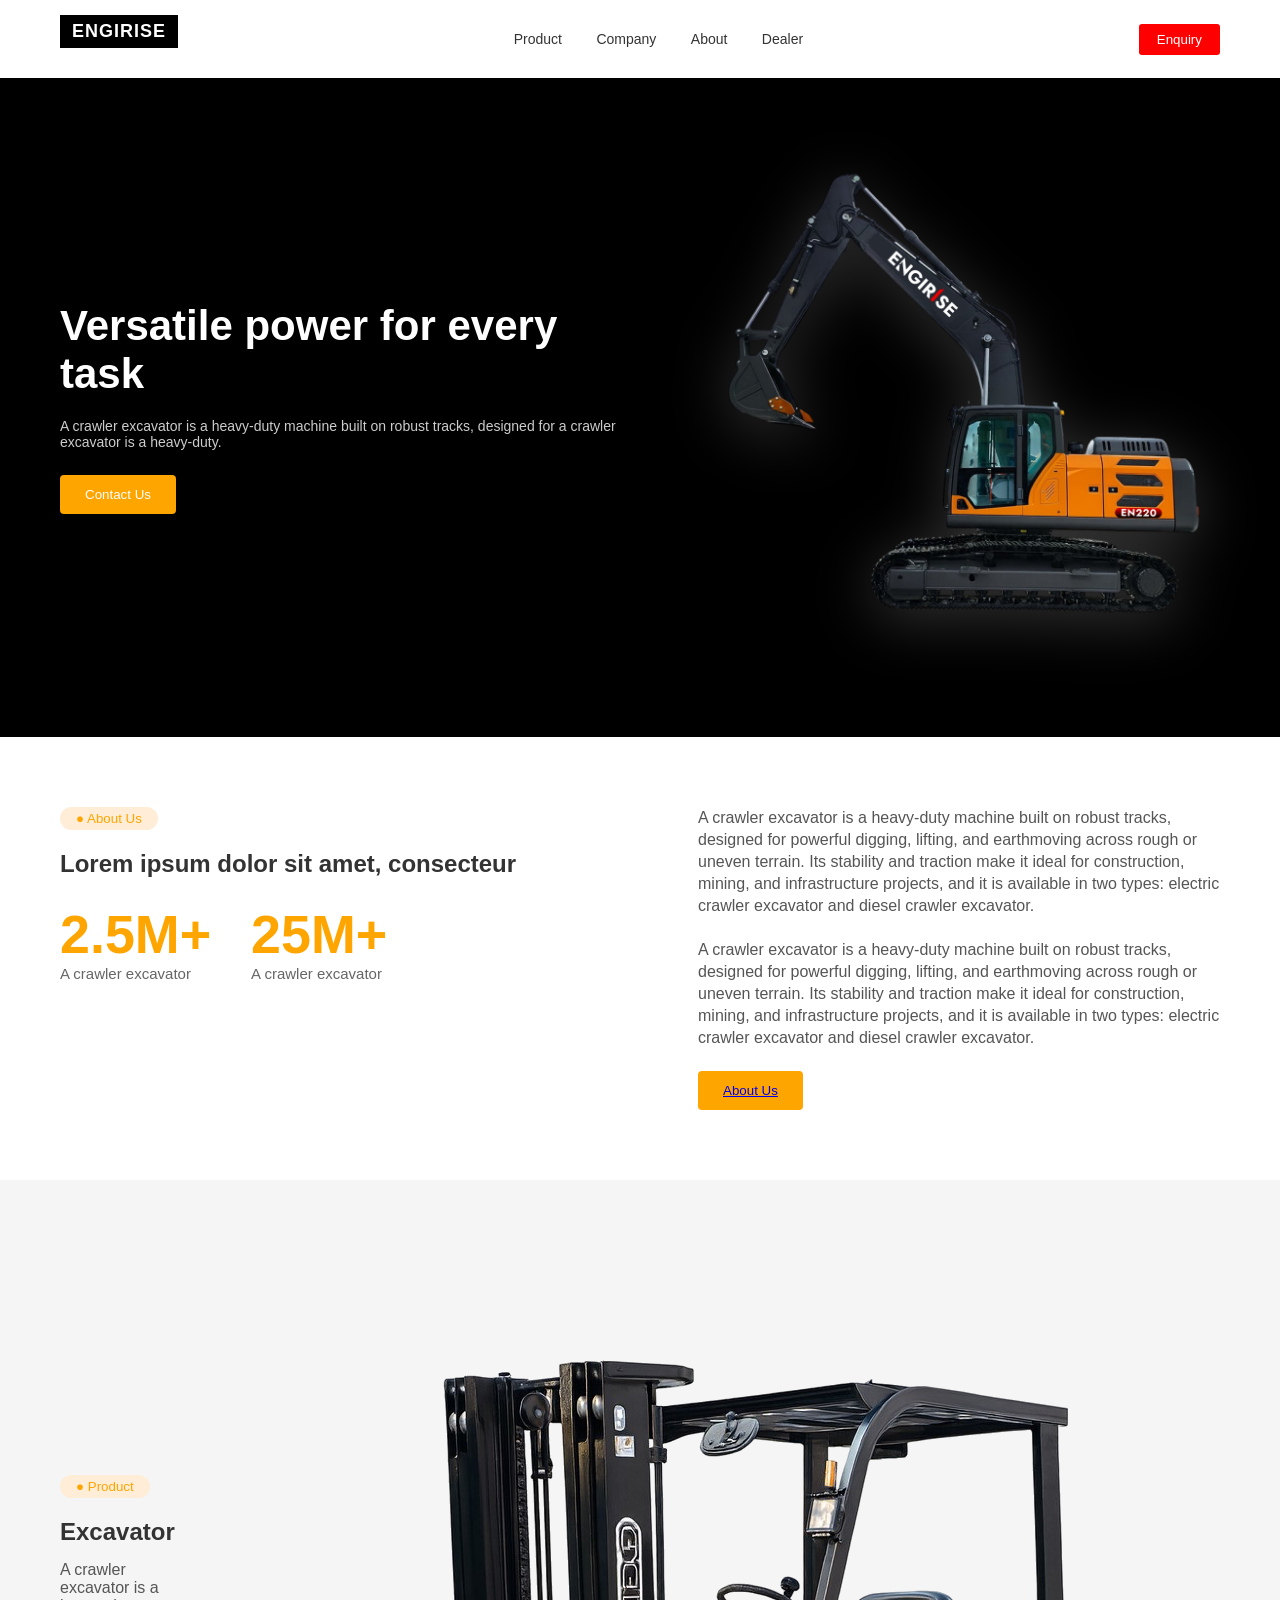
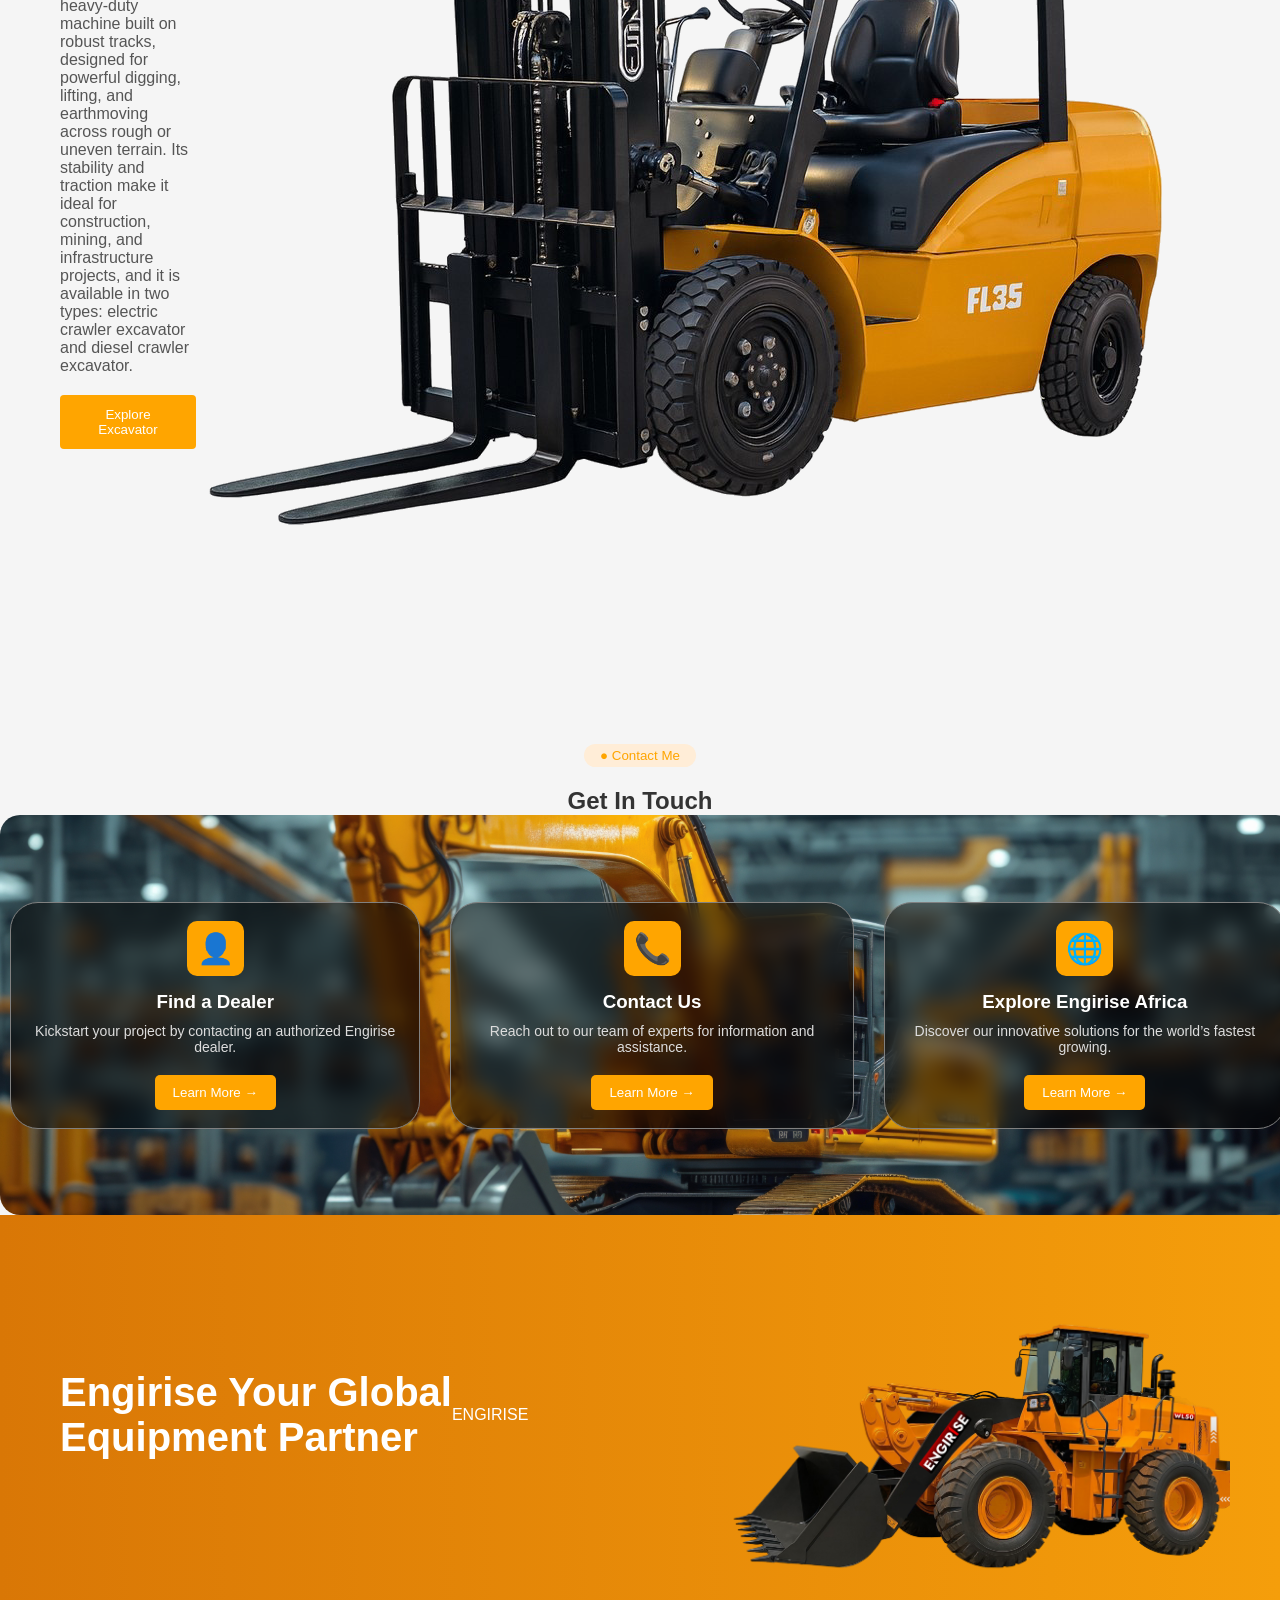
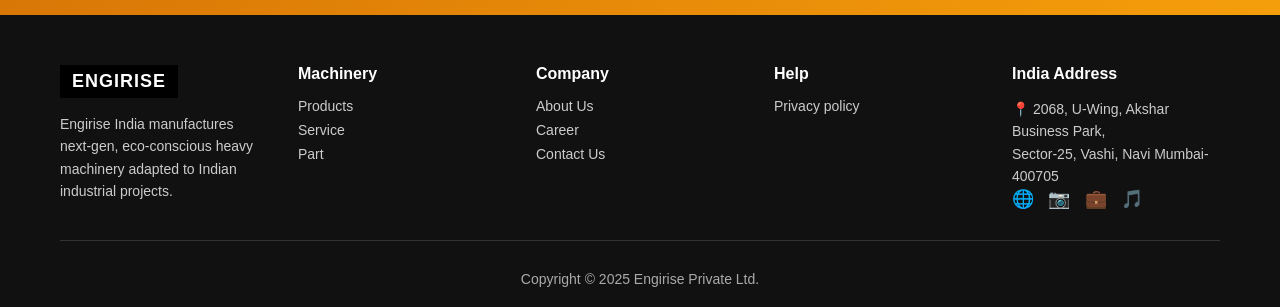
==== index.html @ 2b3feea1 "Add files via upload" ====
<!DOCTYPE html>
<html lang="en">
<head>
<meta charset="UTF-8">
<meta name="viewport" content="width=device-width, initial-scale=1.0">
<title>Excavator Landing Page</title>
<link rel="stylesheet" href="./style.css">

</head>
<body>

<nav>
  <div class="logo">ENGIRISE</div>
  <div class="menu">
    <a href="#">Product</a>
    <a href="#">Company</a>
    <a href="./About.html">About</a>
    <a href="#">Dealer</a>
  </div>
  <button class="enquiry">Enquiry</button>

</nav>

<section class="hero">
  <div class="hero-text">
    <h1>Versatile power for every task</h1>
    <p>A crawler excavator is a heavy-duty machine built on robust tracks, designed for a crawler excavator is a heavy-duty.</p>
    <button class="btn">Contact Us</button>
  </div>
  <img src="./Excavator.png" alt="excavator">
</section>

<section class="about">
  <div class="about-left">
    <div class="about-me-btn">
      <button id="about-me-btn" class="btn">● About Us</button>
    </div>
    <h2>Lorem ipsum dolor sit amet, consecteur</h2>
    <div class="stats">
      <div class="stats-text">
        <h3>2.5M+</h3>
        <p>A crawler excavator</p>
      </div>
      <div class="stats-text"><h3>25M+</h3>
      <p>A crawler excavator</p></div>
    </div>
  </div>
  <div class="about-right">
    <p>A crawler excavator is a heavy-duty machine built on robust tracks, designed for powerful digging, lifting, and earthmoving across rough or uneven terrain. Its stability and traction make it ideal for construction, mining, and infrastructure projects, and it is available in two types: electric crawler excavator and diesel crawler excavator.<br><br>
A crawler excavator is a heavy-duty machine built on robust tracks, designed for powerful digging, lifting, and earthmoving across rough or uneven terrain. Its stability and traction make it ideal for construction, mining, and infrastructure projects, and it is available in two types: electric crawler excavator and diesel crawler excavator.</p>
   <br>
   <button class="btn"> <a href="./About.html">About Us</a></button>
  </div>
</section>

<section class="product">
  <div class="product-text">
    <button id="about-me-btn" class="btn">● Product</button>
    <h2>Excavator</h2>
    <p>A crawler excavator is a heavy-duty machine built on robust tracks, designed for powerful digging, lifting, and earthmoving across rough or uneven terrain. Its stability and traction make it ideal for construction, mining, and infrastructure projects, and it is available in two types: electric crawler excavator and diesel crawler excavator.</p>
    <button class="btn">Explore Excavator</button>
  </div>
  <img src="./Image1.png" class="product-img" alt="forklift">
</section>


<section class="contact">

  <div Class="Container-first">
    <button id="about-me-btn" class="btn">● Contact Me</button>

    <h2>Get In Touch</h2>
    
  <div class="contact-container">

    <!-- Card 1 -->
    <div class="contact-card">
      <div class="icon">👤</div>
      <h3>Find a Dealer</h3>
      <p>Kickstart your project by contacting an authorized Engirise dealer.</p>
      <button>Learn More →</button>
    </div>

    <!-- Card 2 -->
    <div class="contact-card">
      <div class="icon">📞</div>
      <h3>Contact Us</h3>
      <p>Reach out to our team of experts for information and assistance.</p>
      <button>Learn More →</button>
    </div>

    <!-- Card 3 -->
    <div class="contact-card">
      <div class="icon">🌐</div>
      <h3>Explore Engirise Africa</h3>
      <p>Discover our innovative solutions for the world’s fastest growing.</p>
      <button>Learn More →</button>
    </div>
  </div>
</section>

<!-- Banner Section -->
<section class="banner">
  <div class="banner-content">
    <h1>Engirise Your Global <br> Equipment Partner</h1>
  </div>

  <img src="./Global.png" alt="loader" class="banner-img">

  <div class="vertical-text">ENGIRISE</div>
</section>


<!-- Footer Section -->
<footer class="footer">

  <div class="footer-container">

    <!-- Left -->
    <div class="footer-col">
      <div class="logo">ENGIRISE</div>
      <p>
        Engirise India manufactures next-gen, eco-conscious heavy machinery 
        adapted to Indian industrial projects.
      </p>
    </div>

    <!-- Machinery -->
    <div class="footer-col">
      <h4>Machinery</h4>
      <a href="#">Products</a>
      <a href="#">Service</a>
      <a href="#">Part</a>
    </div>

    <!-- Company -->
    <div class="footer-col">
      <h4>Company</h4>
      <a href="#">About Us</a>
      <a href="#">Career</a>
      <a href="#">Contact Us</a>
    </div>

    <!-- Help -->
    <div class="footer-col">
      <h4>Help</h4>
      <a href="#">Privacy policy</a>
    </div>

    <!-- Address -->
    <div class="footer-col">
      <h4>India Address</h4>
      <p>📍 2068, U-Wing, Akshar Business Park,<br>
      Sector-25, Vashi, Navi Mumbai-400705</p>

      <div class="social">
        <span>🌐</span>
        <span>📷</span>
        <span>💼</span>
        <span>🎵</span>
      </div>
    </div>

  </div>

  <hr>

  <p class="copyright">
    Copyright © 2025 Engirise Private Ltd.
  </p>

</footer>

</body>
</html>
---- style.css ----
/* Reset */
* {
  margin: 0;
  padding: 0;
  box-sizing: border-box;
  font-family: 'Segoe UI', sans-serif;
}

body {
  background-color: #f5f5f5;
  color: #333;
}

/* Navbar */
nav {
  display: flex;
  justify-content: space-between;
  align-items: center;
  padding: 15px 60px;
  background: #ffffff;
}

.logo {
  font-weight: bold;
  font-size: 18px;
  background: black;
  color: white;
  padding: 6px 12px;
  letter-spacing: 1px;
}

.menu a {
  margin: 0 15px;
  text-decoration: none;
  color: #333;
  font-size: 14px;
  transition: 0.3s;
}

.menu a:hover {
  color: orange;
}

.enquiry {
  background: red;
  color: white;
  border: none;
  padding: 8px 18px;
  cursor: pointer;
  border-radius: 3px;
}

/* Hero Section */
.hero {
  display: flex;
  justify-content: space-between;
  align-items: center;
  padding: 80px 60px;
  background: #000;
  color: white;
}

.hero-text {
  max-width: 50%;
}

.hero h1 {
  font-size: 42px;
  margin-bottom: 20px;
}

.hero p {
  font-size: 14px;
  color: #ccc;
  margin-bottom: 25px;
}

.btn {
  background: orange;
  border: none;
  padding: 12px 25px;
  color: white;
  cursor: pointer;
  border-radius: 4px;
  transition: 0.3s;
}

.btn:hover {
  background: #ff8c00;
}

.hero img {
  width: 499px;
  height:499px;
  filter: drop-shadow(0px 10px 30px rgba(255,255,255,0.2));
}

/* About Section */
.about {
  display: flex;
  justify-content: space-between;
  padding: 70px 60px;
  background: white;
}

.about-left {
  width: 45%;
}

.about-left h2 {
  margin-bottom: 15px;
}

#about-me-btn {
background: #FFEDD7;
color: orange;
width: 116;
height: 32;
opacity: 1;
top: 68px;
left: 73px;
gap: 3px;
padding-top: 4px;
padding-right: 16px;
padding-bottom: 4px;
padding-left: 16px;
border-radius: 20px;
margin-bottom: 20px;
}


.about-left p {
  color: #666;
}

.stats {
  display: flex;
  gap: 40px;
  margin-top: 25px;
}

.stats {
  font-size: 46px;
  font-weight: bold;
  color: orange;
}

.stats-text p{
  font-size:15px;
  font-weight:normal;
}

.about-right {
  width: 45%;
  font-size: 16px;
  text-align:left;
  font-weight: 400;
  line-height: 22px;
  color: #555;
  letter-spacing: 0%;
}

/* Product Section */
.product {
  display: flex;
  justify-content: space-between;
  align-items: center;
  padding: 70px 60px;
}

.product-text {
  width: 45%;
}

.product-text h2 {
  margin-bottom: 15px;
}

.product-text p {
  margin-bottom: 20px;
  color: #555;
}

.product-img {
width: 500;
height: 500;
opacity: 1;
top: -51px;
}


/* Contact Me Section */

.contact-section {
  text-align: center;
  padding: 80px 40px;
  background: #f5f5f5;
}

/* Tag */
.tag {
  display: inline-block;
  background: #ffe5cc;
  color: #ff8c00;
  padding: 6px 14px;
  border-radius: 20px;
  font-size: 14px;
  margin-bottom: 10px;
}

/* Title */
.title {
  font-size: 32px;
  margin-bottom: 40px;
}

/* Container */
.contact-container {
  display: flex;
  justify-content:center;
  gap: 30px;
  background: url('./Contact\ bg.jpg') no-repeat center/cover;
  width: 1296px;
  height:400px;
  padding: 10px;
  border-radius: 20px;
}

.Container-first {
text-align: center;
}



/* Card */
.contact-card {
width: 382;
height: 282;
opacity: 1;
top: 70px;
left: 844px;
gap: 17px;
border-radius: 28px;
padding: 18px;
border-width: 1px;
color: #252525CC;
backdrop-filter: blur(10px);
background: rgba(0,0,0,0.5);
color: white;
border: 1px solid gray;
transition: 0.3s;
margin:auto;
}

/* Hover Effect */
.contact-card:hover {
  transform: translateY(-10px);
  border-color: orange;
}

/* Icon */
.icon {
  font-size: 30px;
  margin-bottom: 15px;
  background: orange;
  display: inline-block;
  padding: 10px;
  border-radius: 10px;
}

/* Text */
.contact-card h3 {
  margin-bottom: 10px;
}

.contact-card p {
  font-size: 14px;
  color: #ddd;
  margin-bottom: 20px;
}

/* Button */
.contact-card button {
  background: orange;
  border: none;
  padding: 10px 18px;
  color: white;
  border-radius: 5px;
  cursor: pointer;
  transition: 0.3s;
}

.contact-card button:hover {
  background: #ff8c00;
}

/* Banner Section */
.banner {
  position: relative;
  background: linear-gradient(to right, #d97706, #f59e0b);
  height: 400px;
  display: flex;
  align-items: center;
  padding: 0 60px;
  overflow: hidden;
}

/* Text */
.banner-content h1 {
  color: white;
  font-size: 40px;
  font-weight: bold;
}

/* Image */
.banner-img {
  position: absolute;
  right: 50px;
  bottom: 0;
  width: 500px;
}

/* Vertical Text */
.vertical-text {
  display: flex;
  flex-wrap: wrap-reverse;
  color: #ffffff;
}

/* Footer */
.footer {
  background: #111;
  color: #ccc;
  padding: 50px 60px 20px;
}

/* Layout */
.footer-container {
  display: flex;
  justify-content: space-between;
  flex-wrap: wrap;
  gap: 30px;
}

/* Columns */
.footer-col {
  flex: 1;
  min-width: 180px;
}

/* Logo */
.logo {
  background: black;
  color: white;
  display: inline-block;
  padding: 6px 12px;
  font-weight: bold;
  margin-bottom: 15px;
}

/* Headings */
.footer-col h4 {
  color: white;
  margin-bottom: 15px;
}

/* Links */
.footer-col a {
  display: block;
  text-decoration: none;
  color: #ccc;
  margin-bottom: 8px;
  font-size: 14px;
  transition: 0.3s;
}

.footer-col a:hover {
  color: orange;
}

/* Text */
.footer-col p {
  font-size: 14px;
  line-height: 1.6;
}

/* Social */
.social span {
  margin-right: 10px;
  font-size: 18px;
  cursor: pointer;
}

/* Divider */
.footer hr {
  border: none;
  border-top: 1px solid #333;
  margin: 30px 0;
}

/* Copyright */
.copyright {
  text-align: center;
  font-size: 14px;
  color: #aaa;
}

/* Responsive Design */
@media (max-width: 992px) {
  .hero,
  .about,
  .product {
    flex-direction: column;
    text-align: center;
  }

  .hero-text,
  .about-left,
  .about-right,
  .product-text {
    max-width: 100%;
    width: 100%;
  }

  .hero img,
  .product img {
    margin-top: 30px;
    width: 300px;
  }

  nav {
    flex-direction: column;
    gap: 10px;
  }

  banner {
    flex-direction: column;
    justify-content: center;
    text-align: center;
  }

  .banner-img {
    position: static;
    width: 300px;
    margin-top: 20px;
  }

  .vertical-text {
    display: none;
  }

  .footer-container {
    flex-direction: column;
  }
}
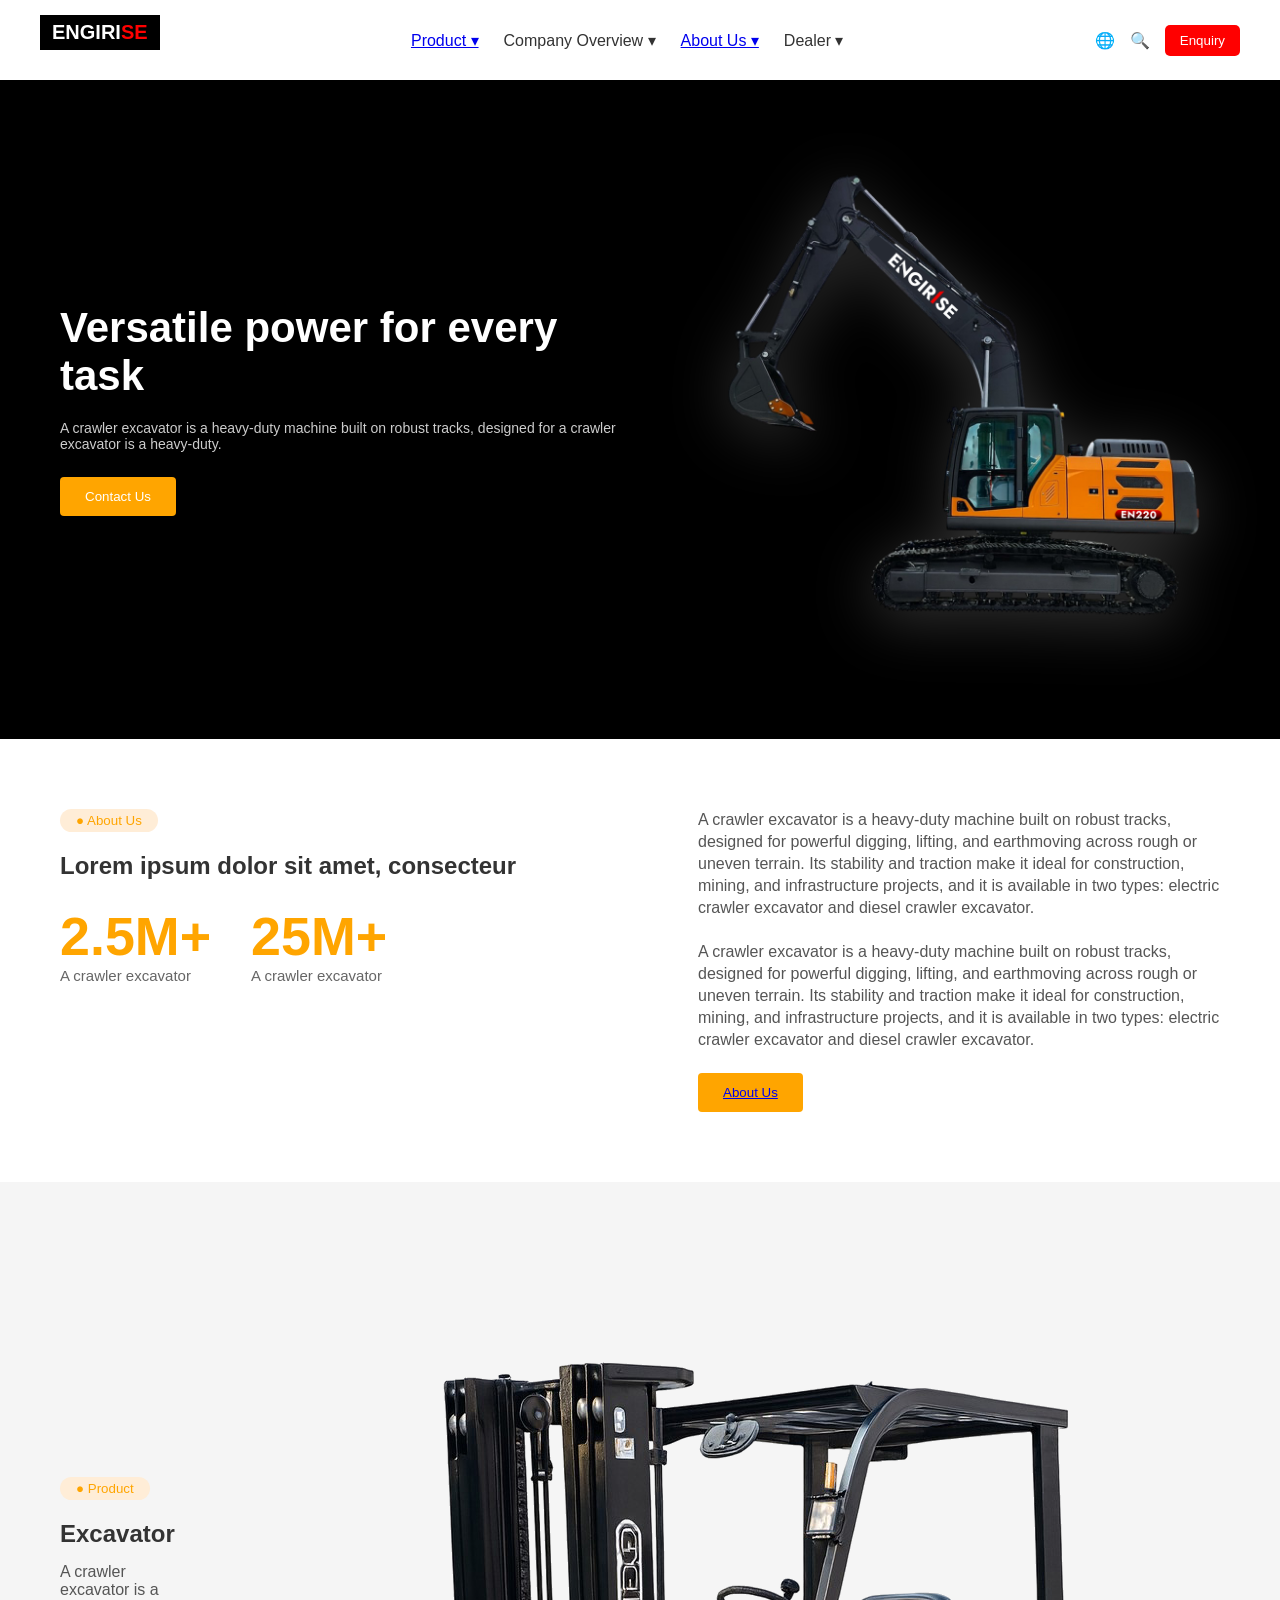
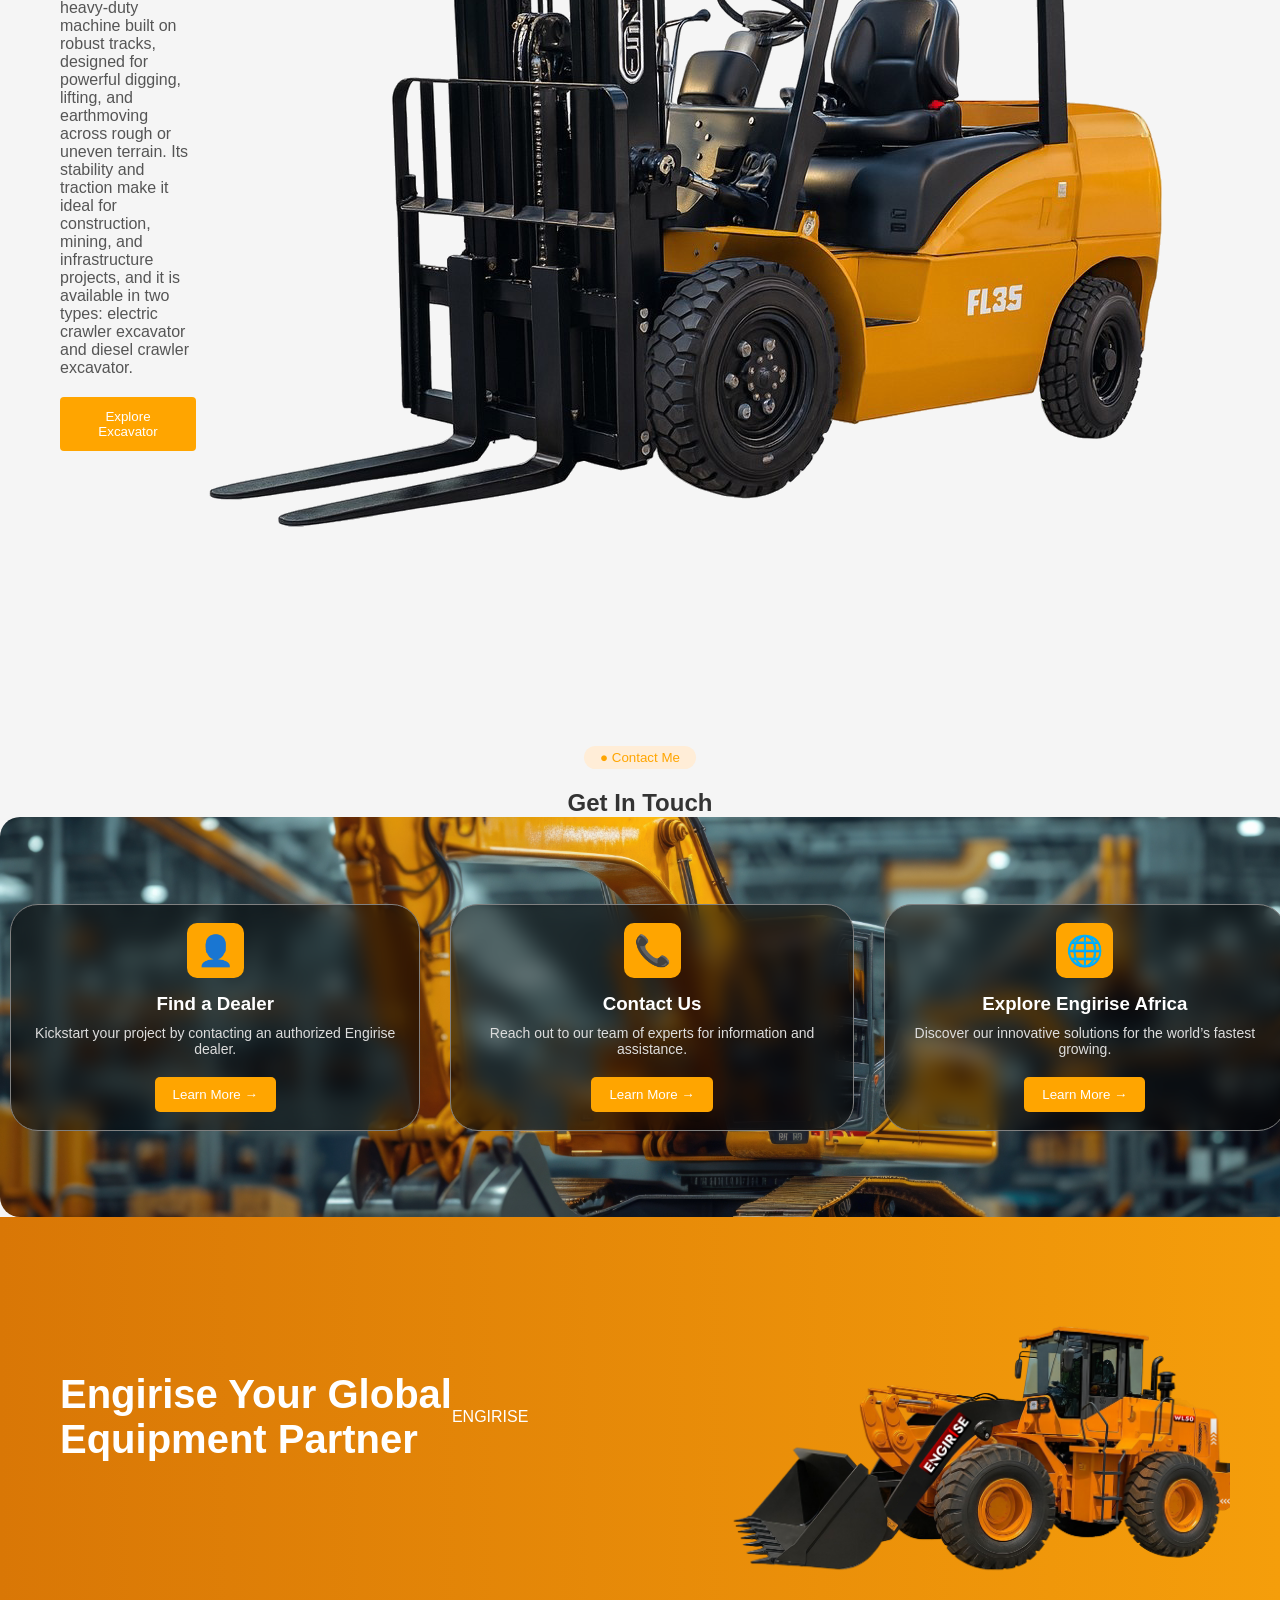
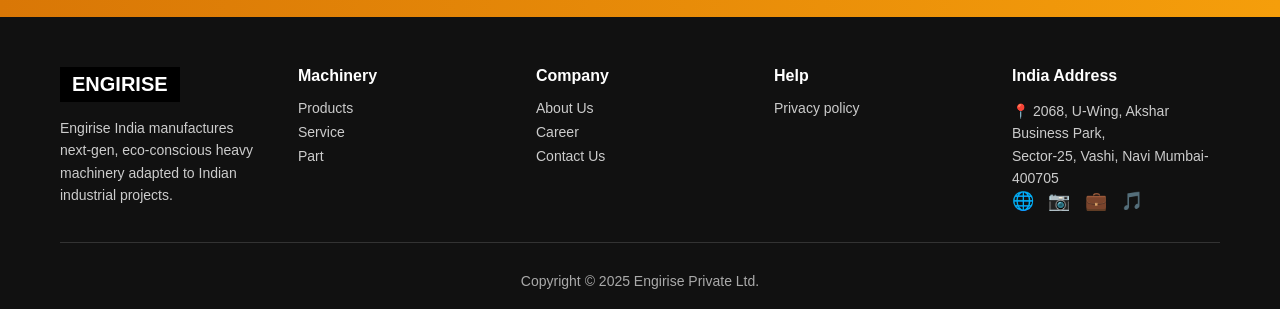
==== commit fad4d62e: "Add files via upload" ====
--- a/index.html
+++ b/index.html
@@ -9,17 +9,25 @@
 </head>
 <body>
 
-<nav>
-  <div class="logo">ENGIRISE</div>
-  <div class="menu">
-    <a href="#">Product</a>
-    <a href="#">Company</a>
-    <a href="./About.html">About</a>
-    <a href="#">Dealer</a>
-  </div>
-  <button class="enquiry">Enquiry</button>
+<!-- NAVBAR -->
+<header class="navbar">
+    <div class="logo">ENGIRI<span>SE</span></div>
 
-</nav>
+    <nav>
+        <ul>
+            <li><a href="./product.html">Product ▾</a></li>
+            <li>Company Overview ▾</li>
+            <li><a href="./About.html">About Us ▾</a></li>
+            <li>Dealer ▾</li>
+        </ul>
+    </nav>
+
+    <div class="nav-right">
+        <span>🌐</span>
+        <span>🔍</span>
+        <button>Enquiry</button>
+    </div>
+</header>
 
 <section class="hero">
   <div class="hero-text">
@@ -136,7 +144,7 @@
     <!-- Company -->
     <div class="footer-col">
       <h4>Company</h4>
-      <a href="#">About Us</a>
+      <a href="./About.html">About Us</a>
       <a href="#">Career</a>
       <a href="#">Contact Us</a>
     </div>
--- a/style.css
+++ b/style.css
@@ -11,43 +11,42 @@
   color: #333;
 }
 
-/* Navbar */
-nav {
-  display: flex;
-  justify-content: space-between;
-  align-items: center;
-  padding: 15px 60px;
-  background: #ffffff;
+/* NAVBAR */
+.navbar {
+    display: flex;
+    justify-content: space-between;
+    align-items: center;
+    padding: 15px 40px;
+    background: #fff;
 }
 
 .logo {
-  font-weight: bold;
-  font-size: 18px;
-  background: black;
-  color: white;
-  padding: 6px 12px;
-  letter-spacing: 1px;
-}
-
-.menu a {
-  margin: 0 15px;
-  text-decoration: none;
-  color: #333;
-  font-size: 14px;
-  transition: 0.3s;
-}
-
-.menu a:hover {
-  color: orange;
-}
-
-.enquiry {
-  background: red;
-  color: white;
-  border: none;
-  padding: 8px 18px;
-  cursor: pointer;
-  border-radius: 3px;
+    font-weight: bold;
+    font-size: 20px;
+}
+
+.logo span {
+    color: red;
+}
+
+nav ul {
+    display: flex;
+    gap: 25px;
+    list-style: none;
+}
+
+.nav-right {
+    display: flex;
+    align-items: center;
+    gap: 15px;
+}
+
+.nav-right button {
+    background: red;
+    color: #fff;
+    border: none;
+    padding: 8px 15px;
+    border-radius: 5px;
 }
 
 /* Hero Section */
@@ -158,6 +157,10 @@
   line-height: 22px;
   color: #555;
   letter-spacing: 0%;
+}
+
+.about-rightbtn{
+  cursor: pointer;
 }
 
 /* Product Section */
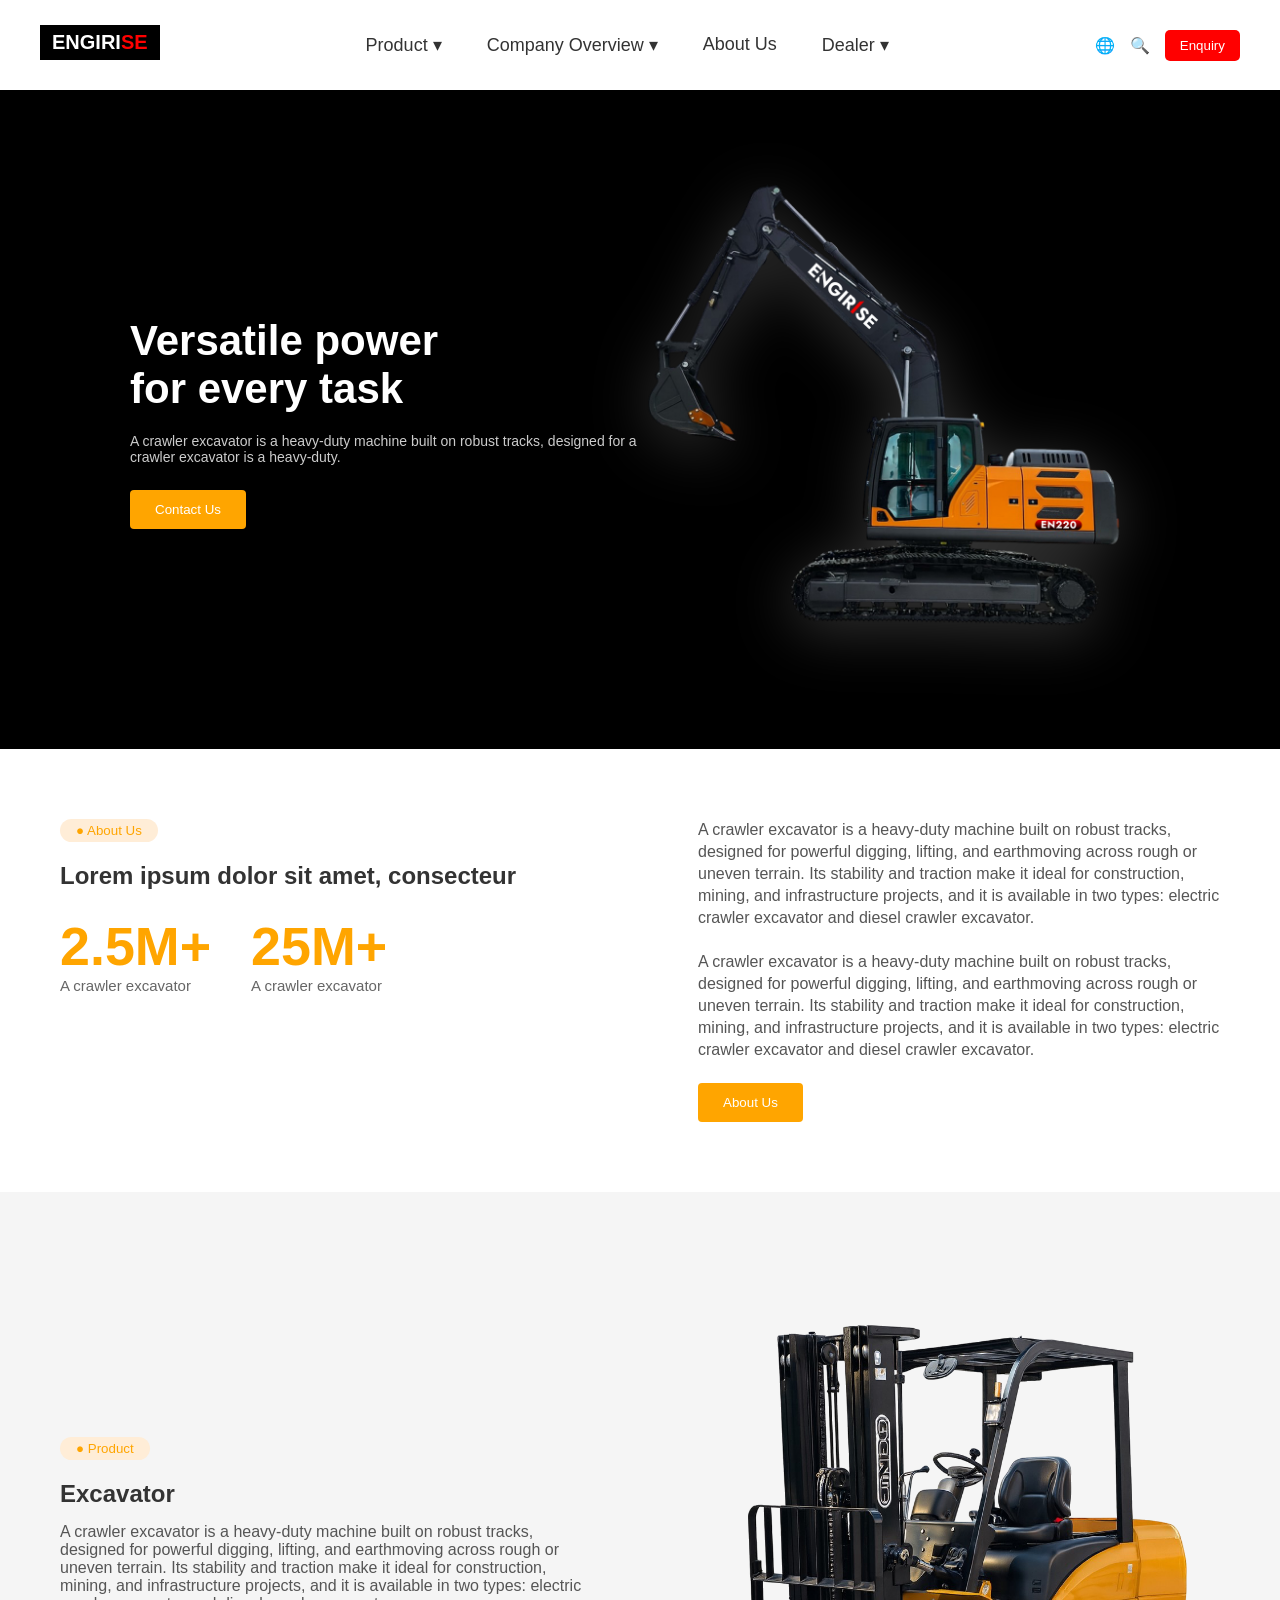
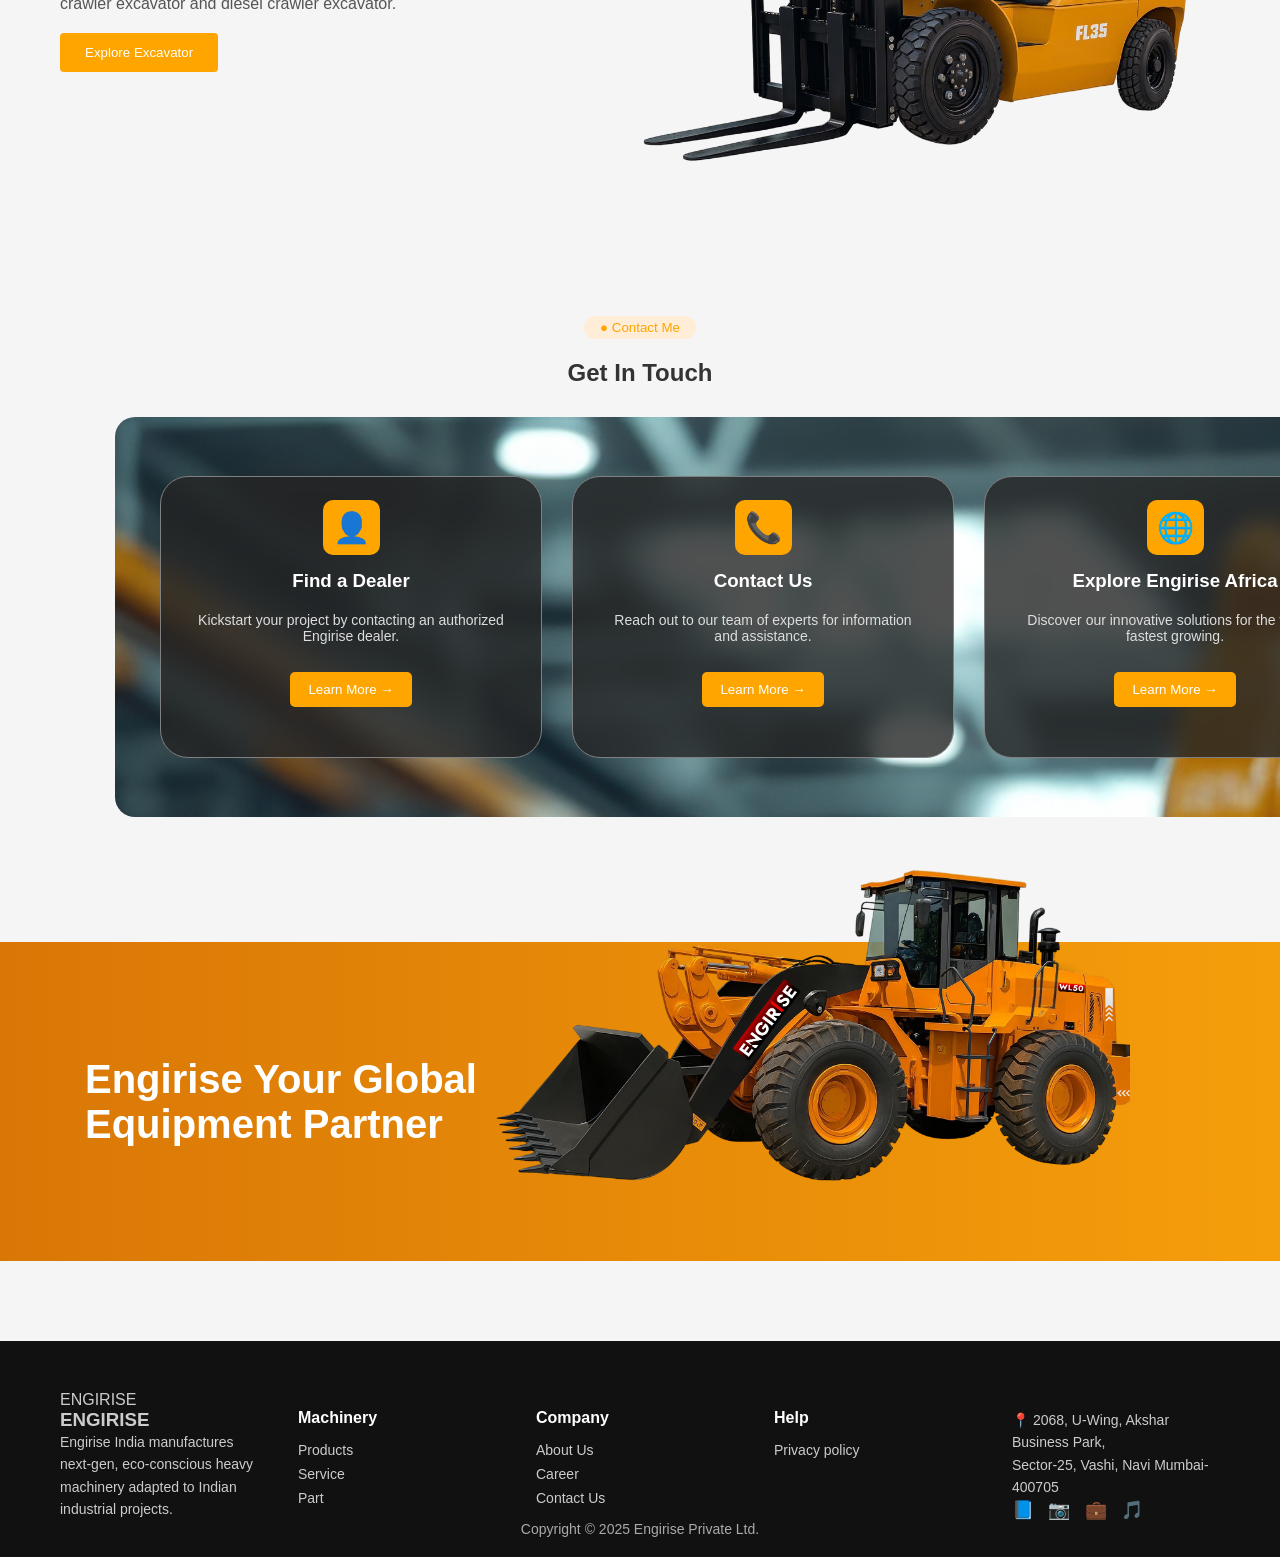
==== commit de83b874: "Add files via upload" ====
--- a/index.html
+++ b/index.html
@@ -5,6 +5,7 @@
 <meta name="viewport" content="width=device-width, initial-scale=1.0">
 <title>Excavator Landing Page</title>
 <link rel="stylesheet" href="./style.css">
+<link rel="stylesheet" href="https://cdn.jsdelivr.net/npm/swiper@11/swiper-bundle.min.css"/>
 
 </head>
 <body>
@@ -14,24 +15,61 @@
     <div class="logo">ENGIRI<span>SE</span></div>
 
     <nav>
-        <ul>
-            <li><a href="./product.html">Product ▾</a></li>
-            <li>Company Overview ▾</li>
-            <li><a href="./About.html">About Us ▾</a></li>
-            <li>Dealer ▾</li>
-        </ul>
+      <ul class="nav-middle">
+        <li class="dropdown"><a href="#">Product ▾</a>
+          <ul class="dropdown-menu">
+             <li><a href="#">Excavators</a></li>
+             <li><a href="#">Loaders</a></li>
+             <li><a href="#">Forklifts</a></li>
+             <li><a href="#">Road Machinery</a></li>
+             <li><a href="#">MEWPs</a></li>
+             <li><a href="#">Agriculture</a></li>
+             <li><a href="#">Warehouse Equipment</a></li>
+             <li><a href="#">Concrete Machinery</a></li>
+            <li><a href="#">Cranes</a></li>
+          </ul>
+        </li>
+
+        <li class="dropdown"><a href="#">Company Overview ▾</a>
+          <ul class="dropdown-menu">
+            <li><a href="#">Career</a></li>
+            <li><a href="#">Contac Us</a></li>
+          </ul>
+        </li>
+
+        <li><a href="./About.html">About Us</a></li>
+
+        <li class="dropdown"><a>Dealer ▾</a>
+          <ul class="dropdown-menu">
+           <li><a href="#">Find a Dealer</a></li>
+           <li><a href="#">Become a Dealer</a></li>
+          </ul> 
+        </li>
+      </ul>
     </nav>
 
     <div class="nav-right">
-        <span>🌐</span>
-        <span>🔍</span>
+        <span class="dropdown">🌐
+          <ul class="dropdown-menu">
+            <li><a href="#">Global</a></li>
+            <li><a href="#">India</a></li>
+            <li><a href="#">Africa</a></li>
+          </ul>
+        </span>
+        
+        <span class="search-icon">🔍</span>
+
         <button>Enquiry</button>
     </div>
+
+
+  
 </header>
+
 
 <section class="hero">
   <div class="hero-text">
-    <h1>Versatile power for every task</h1>
+    <h1>Versatile power<br>for every task</h1>
     <p>A crawler excavator is a heavy-duty machine built on robust tracks, designed for a crawler excavator is a heavy-duty.</p>
     <button class="btn">Contact Us</button>
   </div>
@@ -66,7 +104,7 @@
     <button id="about-me-btn" class="btn">● Product</button>
     <h2>Excavator</h2>
     <p>A crawler excavator is a heavy-duty machine built on robust tracks, designed for powerful digging, lifting, and earthmoving across rough or uneven terrain. Its stability and traction make it ideal for construction, mining, and infrastructure projects, and it is available in two types: electric crawler excavator and diesel crawler excavator.</p>
-    <button class="btn">Explore Excavator</button>
+    <button class="btn"><a href="./product.html">Explore Excavator</a></button>
   </div>
   <img src="./Image1.png" class="product-img" alt="forklift">
 </section>
@@ -79,7 +117,7 @@
 
     <h2>Get In Touch</h2>
     
-  <div class="contact-container">
+  <div id="contact-container-div" class="contact-container">
 
     <!-- Card 1 -->
     <div class="contact-card">
@@ -104,7 +142,8 @@
       <p>Discover our innovative solutions for the world’s fastest growing.</p>
       <button>Learn More →</button>
     </div>
-  </div>
+   </div>
+  
 </section>
 
 <!-- Banner Section -->
@@ -115,28 +154,30 @@
 
   <img src="./Global.png" alt="loader" class="banner-img">
 
-  <div class="vertical-text">ENGIRISE</div>
 </section>
 
 
 <!-- Footer Section -->
+
 <footer class="footer">
 
-  <div class="footer-container">
-
-    <!-- Left -->
-    <div class="footer-col">
-      <div class="logo">ENGIRISE</div>
-      <p>
-        Engirise India manufactures next-gen, eco-conscious heavy machinery 
-        adapted to Indian industrial projects.
-      </p>
-    </div>
-
-    <!-- Machinery -->
+    <div class="big-text">ENGIRISE</div>
+
+    <div class="footer-container">
+
+        <!-- ABOUT -->
+        <div class="footer-col">
+            <h3>ENGIRI<span>SE</span></h3>
+            <p>
+                Engirise India manufactures next-gen, eco-conscious heavy machinery
+                adapted to Indian industrial projects.
+            </p>
+        </div>
+
+        <!-- Machinery -->
     <div class="footer-col">
       <h4>Machinery</h4>
-      <a href="#">Products</a>
+      <a href="./product.html">Products</a>
       <a href="#">Service</a>
       <a href="#">Part</a>
     </div>
@@ -155,29 +196,30 @@
       <a href="#">Privacy policy</a>
     </div>
 
-    <!-- Address -->
-    <div class="footer-col">
-      <h4>India Address</h4>
-      <p>📍 2068, U-Wing, Akshar Business Park,<br>
-      Sector-25, Vashi, Navi Mumbai-400705</p>
-
-      <div class="social">
-        <span>🌐</span>
-        <span>📷</span>
-        <span>💼</span>
-        <span>🎵</span>
-      </div>
-    </div>
-
-  </div>
-
-  <hr>
-
-  <p class="copyright">
-    Copyright © 2025 Engirise Private Ltd.
-  </p>
-
-</footer>
+        <!-- ADDRESS -->
+        <div class="footer-col">
+            <p>
+                📍 2068, U-Wing, Akshar Business Park,<br>
+                Sector-25, Vashi, Navi Mumbai-400705
+            </p>
+
+            <div class="social">
+                <span>📘</span>
+                <span>📷</span>
+                <span>💼</span>
+                <span>🎵</span>
+            </div>
+        </div>
+
+    </div>
+
+    <p class="copyright">
+        Copyright © 2025 Engirise Private Ltd.
+    </p>
+
+    </footer>
+
+<script src="./index.js"></script>
 
 </body>
 </html>
--- a/style.css
+++ b/style.css
@@ -20,9 +20,19 @@
     background: #fff;
 }
 
+a {
+  text-decoration:none;
+  color:inherit;
+}
+
 .logo {
     font-weight: bold;
     font-size: 20px;
+    margin-top: 10px;
+}
+
+.nav-middle {
+  font-size: 18px;
 }
 
 .logo span {
@@ -31,7 +41,7 @@
 
 nav ul {
     display: flex;
-    gap: 25px;
+    gap: 45px;
     list-style: none;
 }
 
@@ -49,6 +59,49 @@
     border-radius: 5px;
 }
 
+/* Dropdown */
+.dropdown {
+  position: relative;
+}
+
+.dropdown-menu {
+  position: absolute;
+  top: 100%;
+  left: 0;
+
+  background: #ffffff;
+  width: 220px;
+
+  list-style: none;
+  padding-top: 10px;
+  margin:0;
+
+  display: none;
+  border-radius: 5px;
+  overflow: hidden;
+}
+
+/* Dropdown Items */
+.dropdown-menu li {
+  border-bottom: 1px solid #cfcdcd;
+}
+
+.dropdown-menu li a {
+  display: block;
+  padding: 10px 15px;
+  color: black;
+}
+
+.dropdown-menu li a:hover {
+  background: #eee;
+}
+
+/* Show on hover */
+.dropdown:hover .dropdown-menu {
+  display: block;
+}
+
+
 /* Hero Section */
 .hero {
   display: flex;
@@ -61,6 +114,10 @@
 
 .hero-text {
   max-width: 50%;
+  width: 514px;
+  height:276px;
+  margin-top: 70px;
+  margin-left:70px;
 }
 
 .hero h1 {
@@ -92,6 +149,7 @@
   width: 499px;
   height:499px;
   filter: drop-shadow(0px 10px 30px rgba(255,255,255,0.2));
+  margin-right:80px;
 }
 
 /* About Section */
@@ -185,12 +243,11 @@
 }
 
 .product-img {
-width: 500;
-height: 500;
+width: 584px;
+height: 584px;
 opacity: 1;
 top: -51px;
 }
-
 
 /* Contact Me Section */
 
@@ -218,41 +275,52 @@
 }
 
 /* Container */
+
+#contact-container-div {
+display: flex;
+justify-content: center;
+align-items:center;
+width: 1296px;
+height: 400px;
+top: 2152px;
+left: 72px;
+margin-top: 30px;
+}
+
 .contact-container {
   display: flex;
-  justify-content:center;
+  justify-content: center;
+  align-items: center;
   gap: 30px;
-  background: url('./Contact\ bg.jpg') no-repeat center/cover;
+  background: url('./Contact\ bg.jpg');
   width: 1296px;
   height:400px;
-  padding: 10px;
   border-radius: 20px;
+  margin-left:115px;
+  margin-bottom: 125px;
 }
 
 .Container-first {
 text-align: center;
 }
 
-
-
 /* Card */
 .contact-card {
-width: 382;
-height: 282;
+width: 382px;
+height: 282px;
 opacity: 1;
 top: 70px;
 left: 844px;
-gap: 17px;
+gap: 10px;
 border-radius: 28px;
 padding: 18px;
 border-width: 1px;
 color: #252525CC;
 backdrop-filter: blur(10px);
-background: rgba(0,0,0,0.5);
+background: #252525CC;
 color: white;
 border: 1px solid gray;
 transition: 0.3s;
-margin:auto;
 }
 
 /* Hover Effect */
@@ -265,6 +333,7 @@
 .icon {
   font-size: 30px;
   margin-bottom: 15px;
+  margin-top:5px;
   background: orange;
   display: inline-block;
   padding: 10px;
@@ -278,8 +347,9 @@
 
 .contact-card p {
   font-size: 14px;
+  padding:10px;
   color: #ddd;
-  margin-bottom: 20px;
+  margin-bottom: 18px;
 }
 
 /* Button */
@@ -301,11 +371,11 @@
 .banner {
   position: relative;
   background: linear-gradient(to right, #d97706, #f59e0b);
-  height: 400px;
+  height: 319px;
   display: flex;
   align-items: center;
   padding: 0 60px;
-  overflow: hidden;
+  margin-bottom:80px;
 }
 
 /* Text */
@@ -313,6 +383,7 @@
   color: white;
   font-size: 40px;
   font-weight: bold;
+  margin-left:25px;
 }
 
 /* Image */
@@ -320,14 +391,9 @@
   position: absolute;
   right: 50px;
   bottom: 0;
-  width: 500px;
-}
-
-/* Vertical Text */
-.vertical-text {
-  display: flex;
-  flex-wrap: wrap-reverse;
-  color: #ffffff;
+  width: 638px;
+  margin-bottom:20px;
+  margin-right:100px;
 }
 
 /* Footer */
